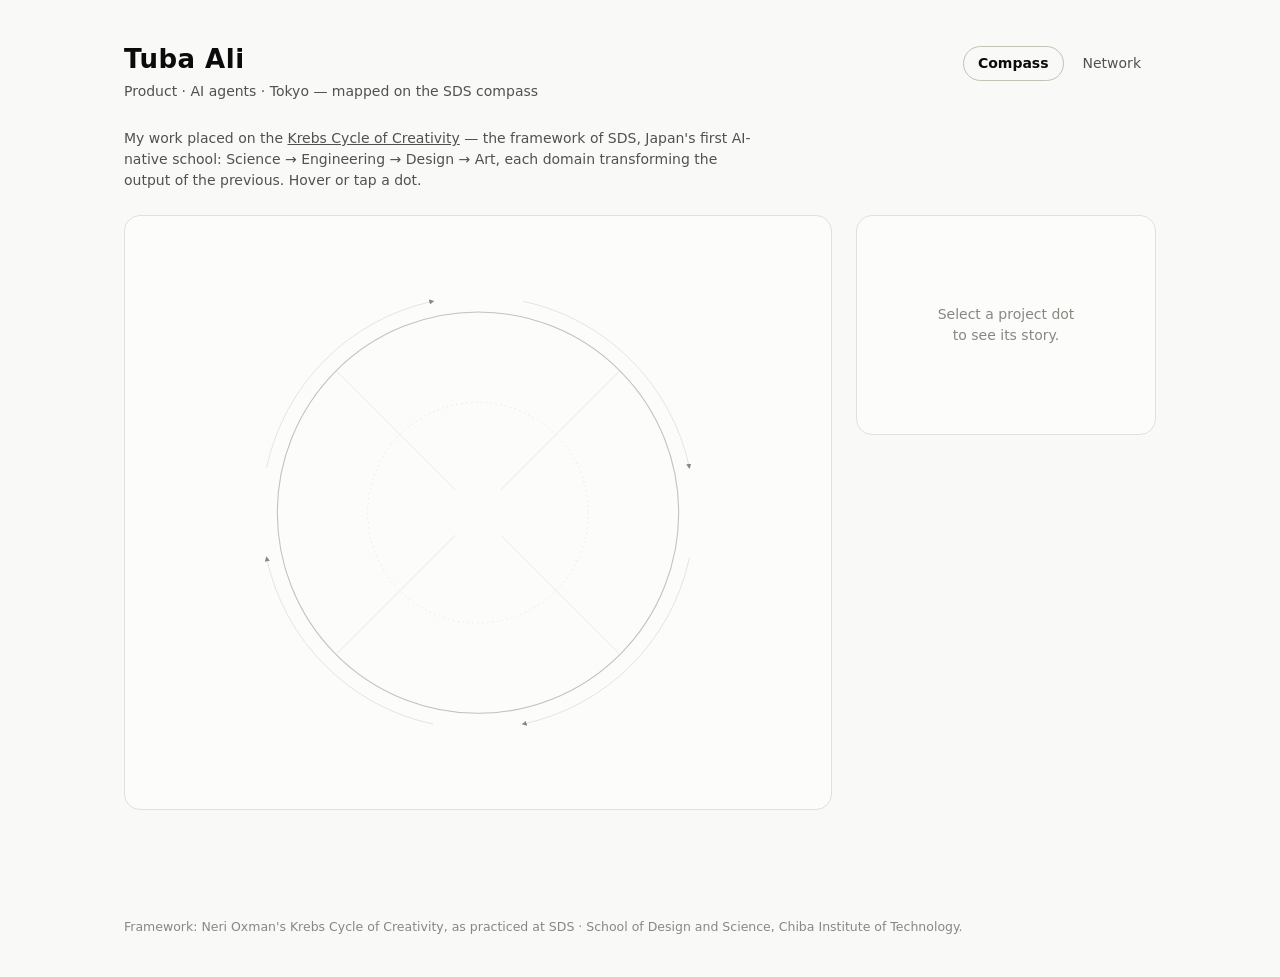
==== index.html @ 078c3704 "Portfolio: SDS compass landing + people/orgs network graph Co-Authored-By: Claude Fable 5 <noreply@a" ====
<!DOCTYPE html>
<html lang="en">
<head>
<meta charset="utf-8">
<meta name="viewport" content="width=device-width, initial-scale=1">
<title>Tuba Ali — Compass</title>
<link rel="stylesheet" href="style.css">
</head>
<body>

<header>
  <div class="brand">
    <h1>Tuba Ali</h1>
    <p>Product · AI agents · Tokyo — mapped on the SDS compass</p>
  </div>
  <nav>
    <a href="index.html" class="active">Compass</a>
    <a href="network.html">Network</a>
  </nav>
</header>

<main>
  <p class="section-note">
    My work placed on the <a href="https://sds.chibatech.dev/research/" target="_blank" rel="noopener">Krebs Cycle of Creativity</a> —
    the framework of SDS, Japan's first AI-native school: Science → Engineering → Design → Art,
    each domain transforming the output of the previous. Hover or tap a dot.
  </p>

  <div class="compass-wrap">
    <div class="compass-card">
      <svg id="compass" viewBox="0 0 980 820" role="img" aria-label="Compass of projects across Science, Engineering, Design, and Art"></svg>
    </div>
    <aside class="panel empty" id="detail">
      <span>Select a project dot<br>to see its story.</span>
    </aside>
  </div>

  <div class="quad-lists" id="quadLists"></div>
</main>

<footer>Framework: Neri Oxman's Krebs Cycle of Creativity, as practiced at SDS · School of Design and Science, Chiba Institute of Technology.</footer>

<div id="tip"></div>
<script src="data.js"></script>
<script src="compass.js"></script>
</body>
</html>
---- style.css ----
/* ============ TUBA PORTFOLIO — SHARED STYLES ============ */
:root {
  --page:        #f9f9f7;
  --surface:     #fcfcfb;
  --ink:         #0b0b0b;
  --ink-2:       #52514e;
  --muted:       #898781;
  --hairline:    #e1e0d9;
  --baseline:    #c3c2b7;
  --ring:        rgba(11,11,11,0.10);
  --q-science:     #2a78d6;
  --q-engineering: #1baf7a;
  --q-design:      #eda100;
  --q-art:         #008300;
}
@media (prefers-color-scheme: dark) {
  :root {
    --page:      #0d0d0d;
    --surface:   #1a1a19;
    --ink:       #ffffff;
    --ink-2:     #c3c2b7;
    --muted:     #898781;
    --hairline:  #2c2c2a;
    --baseline:  #383835;
    --ring:      rgba(255,255,255,0.10);
    --q-science:     #3987e5;
    --q-engineering: #199e70;
    --q-design:      #c98500;
    --q-art:         #008300;
  }
}

* { margin: 0; padding: 0; box-sizing: border-box; }
body {
  background: var(--page);
  color: var(--ink);
  font-family: system-ui, -apple-system, "Segoe UI", sans-serif;
  line-height: 1.5;
}
a { color: inherit; }

/* ---- header / nav ---- */
header {
  max-width: 1080px; margin: 0 auto; padding: 40px 24px 8px;
  display: flex; align-items: baseline; justify-content: space-between; gap: 16px;
  flex-wrap: wrap;
}
.brand h1 { font-size: 26px; letter-spacing: 0.5px; font-weight: 700; }
.brand p  { color: var(--ink-2); font-size: 14px; margin-top: 2px; }
nav { display: flex; gap: 4px; }
nav a {
  text-decoration: none; font-size: 14px; color: var(--ink-2);
  padding: 6px 14px; border-radius: 999px; border: 1px solid transparent;
}
nav a:hover { border-color: var(--hairline); }
nav a.active { color: var(--ink); border-color: var(--baseline); font-weight: 600; }

main { max-width: 1080px; margin: 0 auto; padding: 12px 24px 80px; }
.section-note { color: var(--ink-2); font-size: 14px; max-width: 640px; margin: 6px 0 24px; }
.section-note a { color: var(--ink-2); }

/* ---- compass ---- */
.compass-wrap { display: grid; grid-template-columns: minmax(0, 1fr) 300px; gap: 24px; align-items: start; }
@media (max-width: 880px) { .compass-wrap { grid-template-columns: 1fr; } }

.compass-card, .panel {
  background: var(--surface);
  border: 1px solid var(--hairline);
  border-radius: 16px;
}
.compass-card { padding: 8px; }
.compass-card svg { display: block; width: 100%; height: auto; }

.panel { padding: 20px; position: sticky; top: 20px; min-height: 220px; }
.panel .eyebrow { font-size: 11px; letter-spacing: 1.4px; text-transform: uppercase; color: var(--muted); }
.panel h3 { font-size: 17px; margin: 6px 0 2px; }
.panel .meta { font-size: 13px; color: var(--ink-2); margin-bottom: 10px; }
.panel .blurb { font-size: 14px; color: var(--ink-2); }
.panel .blurb a { color: var(--ink); }
.panel.empty { display: flex; align-items: center; justify-content: center; color: var(--muted); font-size: 14px; text-align: center; }

/* svg text + marks */
.q-label { font-size: 19px; font-weight: 700; letter-spacing: 2.5px; fill: var(--ink); }
.q-output { font-size: 12px; fill: var(--muted); letter-spacing: 0.4px; }
.flow-label { font-size: 10.5px; fill: var(--muted); letter-spacing: 1px; }
.center-name { font-size: 14px; font-weight: 700; fill: var(--ink); }
.center-sub { font-size: 10.5px; fill: var(--muted); }
.dot { stroke: var(--surface); stroke-width: 2; cursor: pointer; transition: r 0.12s ease; }
.dot.dim { opacity: 0.25; }
.dot-hit { fill: transparent; cursor: pointer; }

/* quadrant lists under compass */
.quad-lists { display: grid; grid-template-columns: repeat(4, 1fr); gap: 16px; margin-top: 28px; }
@media (max-width: 880px) { .quad-lists { grid-template-columns: repeat(2, 1fr); } }
@media (max-width: 520px) { .quad-lists { grid-template-columns: 1fr; } }
.quad-col h4 {
  font-size: 12px; letter-spacing: 1.6px; text-transform: uppercase;
  padding-bottom: 6px; border-bottom: 2px solid var(--qc, var(--baseline));
  display: flex; align-items: center; gap: 8px;
}
.quad-col h4 .swatch { width: 10px; height: 10px; border-radius: 50%; background: var(--qc); box-shadow: 0 0 0 1px var(--ring); }
.quad-col ul { list-style: none; margin-top: 8px; }
.quad-col li {
  font-size: 13.5px; color: var(--ink-2); padding: 6px 8px; border-radius: 8px; cursor: pointer;
}
.quad-col li:hover, .quad-col li.hot { background: var(--page); color: var(--ink); }

/* ---- network ---- */
.controls { display: flex; align-items: center; gap: 12px; flex-wrap: wrap; margin-bottom: 16px; }
.toggle { display: inline-flex; border: 1px solid var(--baseline); border-radius: 999px; overflow: hidden; }
.toggle button {
  appearance: none; border: 0; background: transparent; color: var(--ink-2);
  font: inherit; font-size: 14px; padding: 8px 18px; cursor: pointer;
}
.toggle button.active { background: var(--ink); color: var(--page); font-weight: 600; }
.legend { display: flex; gap: 14px; flex-wrap: wrap; margin-left: auto; }
.legend span { display: inline-flex; align-items: center; gap: 6px; font-size: 12.5px; color: var(--ink-2); }
.legend i { width: 10px; height: 10px; border-radius: 50%; display: inline-block; box-shadow: 0 0 0 1px var(--ring); }

.graph-card { background: var(--surface); border: 1px solid var(--hairline); border-radius: 16px; overflow: hidden; }
.graph-card svg { display: block; width: 100%; height: 640px; touch-action: none; }
.edge { stroke: var(--hairline); stroke-width: 1.2; }
.node circle { stroke: var(--surface); stroke-width: 2; cursor: grab; }
.node.center circle { fill: var(--ink); }
.node text { font-size: 12px; fill: var(--ink); pointer-events: none; }
.node .sub { font-size: 10px; fill: var(--muted); }
.node.center text { font-weight: 700; font-size: 13px; }

/* shared tooltip */
#tip {
  position: fixed; z-index: 10; max-width: 280px; pointer-events: none;
  background: var(--surface); color: var(--ink);
  border: 1px solid var(--baseline); border-radius: 10px;
  padding: 10px 12px; font-size: 12.5px; box-shadow: 0 6px 24px rgba(0,0,0,0.12);
  opacity: 0; transition: opacity 0.1s ease;
}
#tip strong { display: block; font-size: 13px; }
#tip .t-meta { color: var(--ink-2); }

footer { max-width: 1080px; margin: 0 auto; padding: 0 24px 40px; color: var(--muted); font-size: 12.5px; }
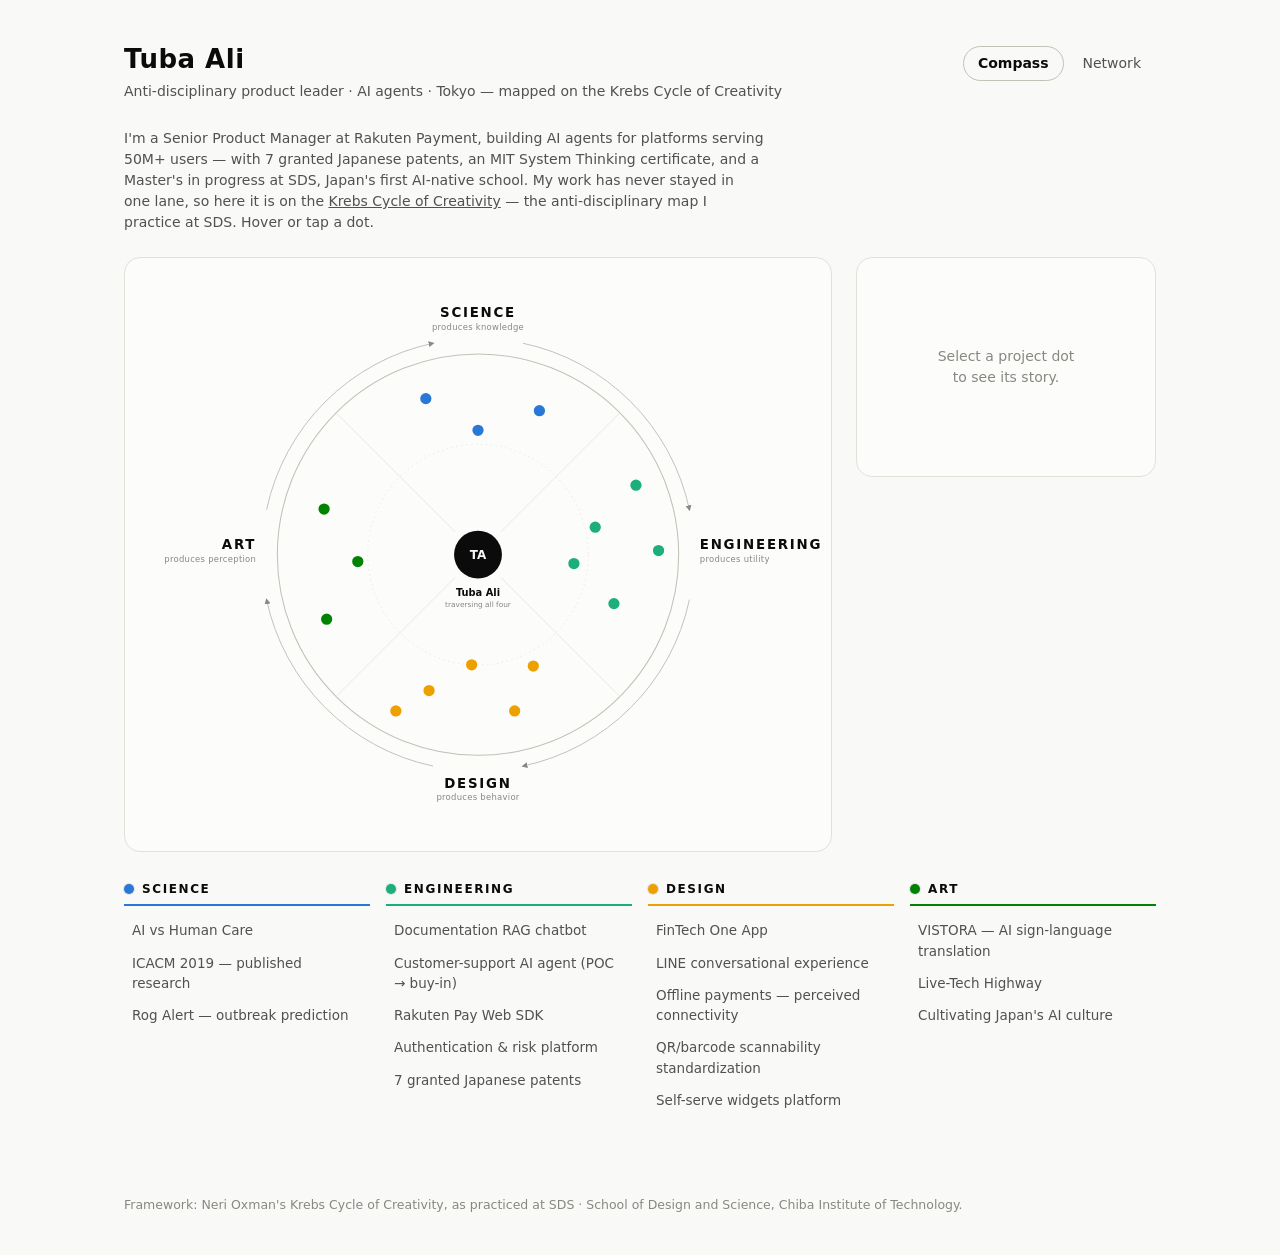
==== commit 2b3e95ce: "Network: click-to-expand people under orgs; anti-disciplinary intro; visible cycle arrows Co-Authore" ====
--- a/index.html
+++ b/index.html
@@ -11,7 +11,7 @@
 <header>
   <div class="brand">
     <h1>Tuba Ali</h1>
-    <p>Product · AI agents · Tokyo — mapped on the SDS compass</p>
+    <p>Anti-disciplinary product leader · AI agents · Tokyo — mapped on the Krebs Cycle of Creativity</p>
   </div>
   <nav>
     <a href="index.html" class="active">Compass</a>
@@ -21,9 +21,11 @@
 
 <main>
   <p class="section-note">
-    My work placed on the <a href="https://sds.chibatech.dev/research/" target="_blank" rel="noopener">Krebs Cycle of Creativity</a> —
-    the framework of SDS, Japan's first AI-native school: Science → Engineering → Design → Art,
-    each domain transforming the output of the previous. Hover or tap a dot.
+    I'm a Senior Product Manager at Rakuten Payment, building AI agents for platforms serving 50M+ users —
+    with 7 granted Japanese patents, an MIT System Thinking certificate, and a Master's in progress at SDS,
+    Japan's first AI-native school. My work has never stayed in one lane, so here it is on the
+    <a href="https://sds.chibatech.dev/research/" target="_blank" rel="noopener">Krebs Cycle of Creativity</a> —
+    the anti-disciplinary map I practice at SDS. Hover or tap a dot.
   </p>
 
   <div class="compass-wrap">
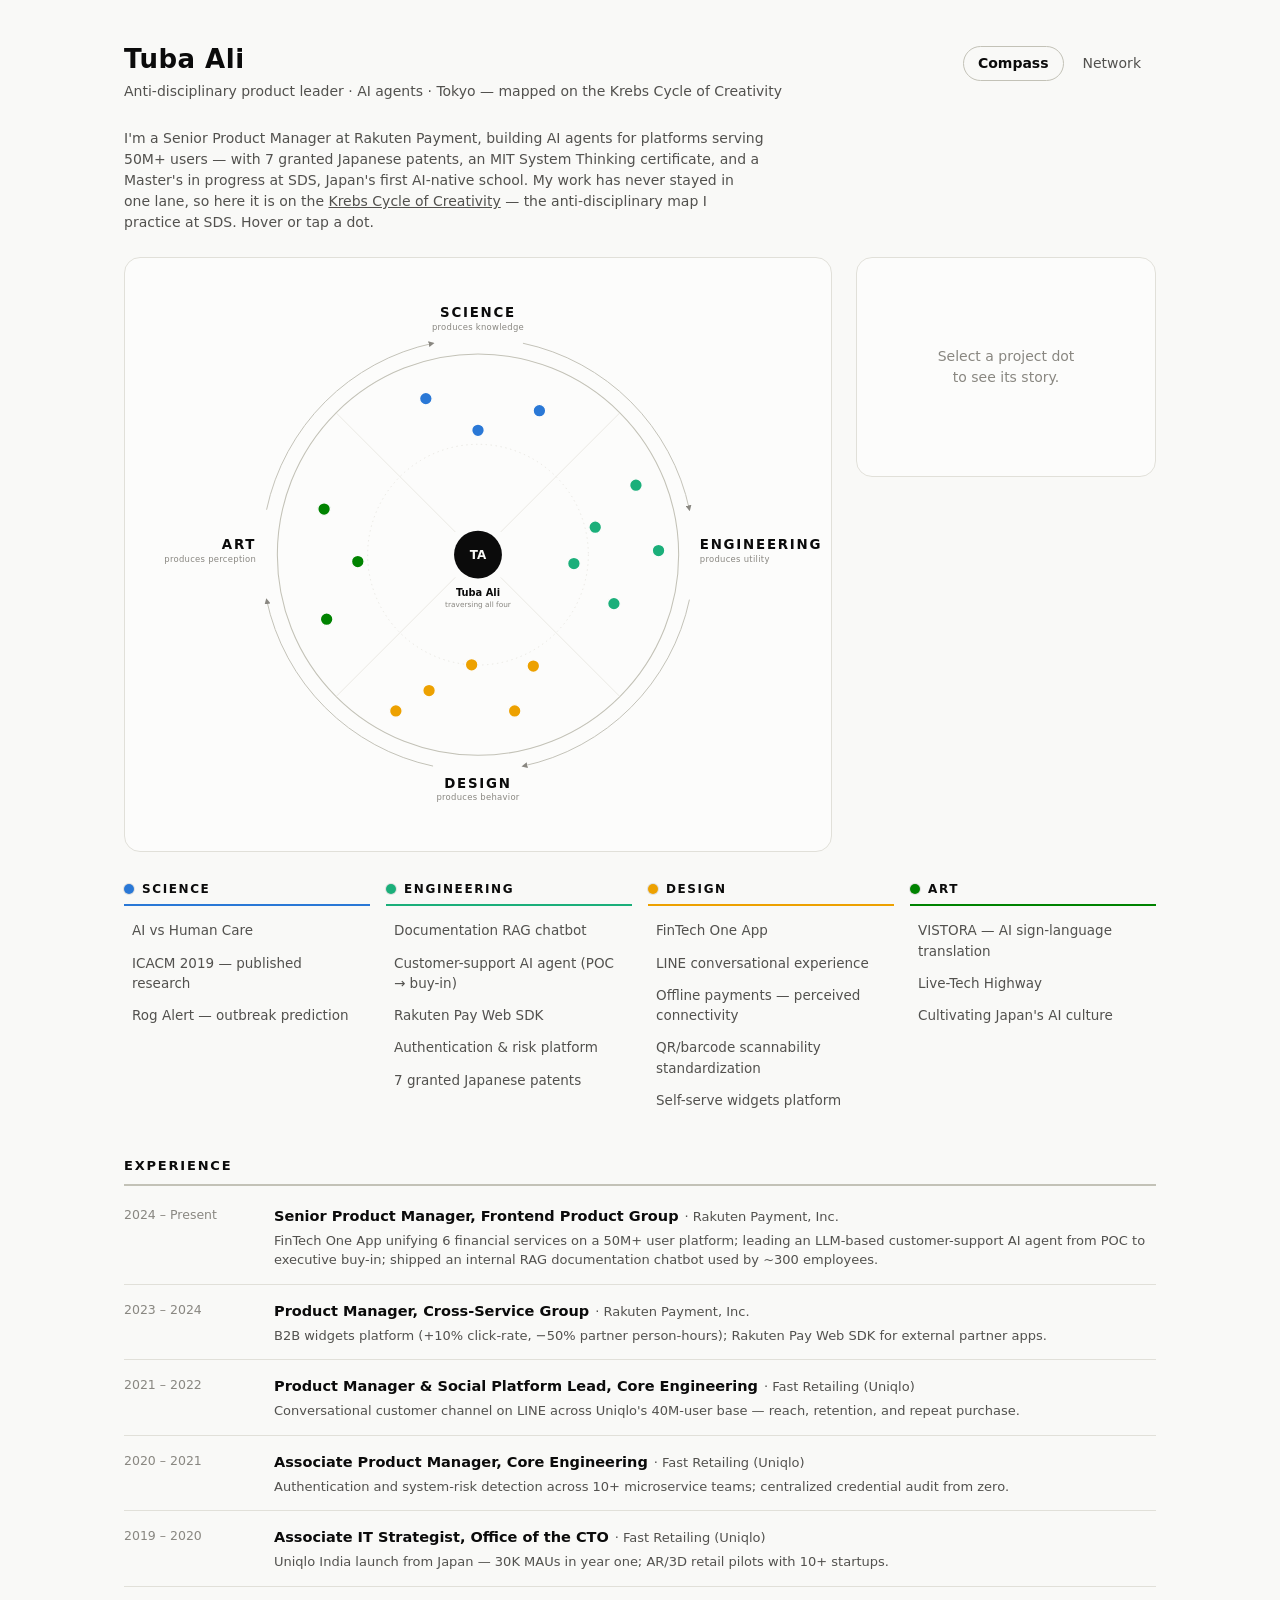
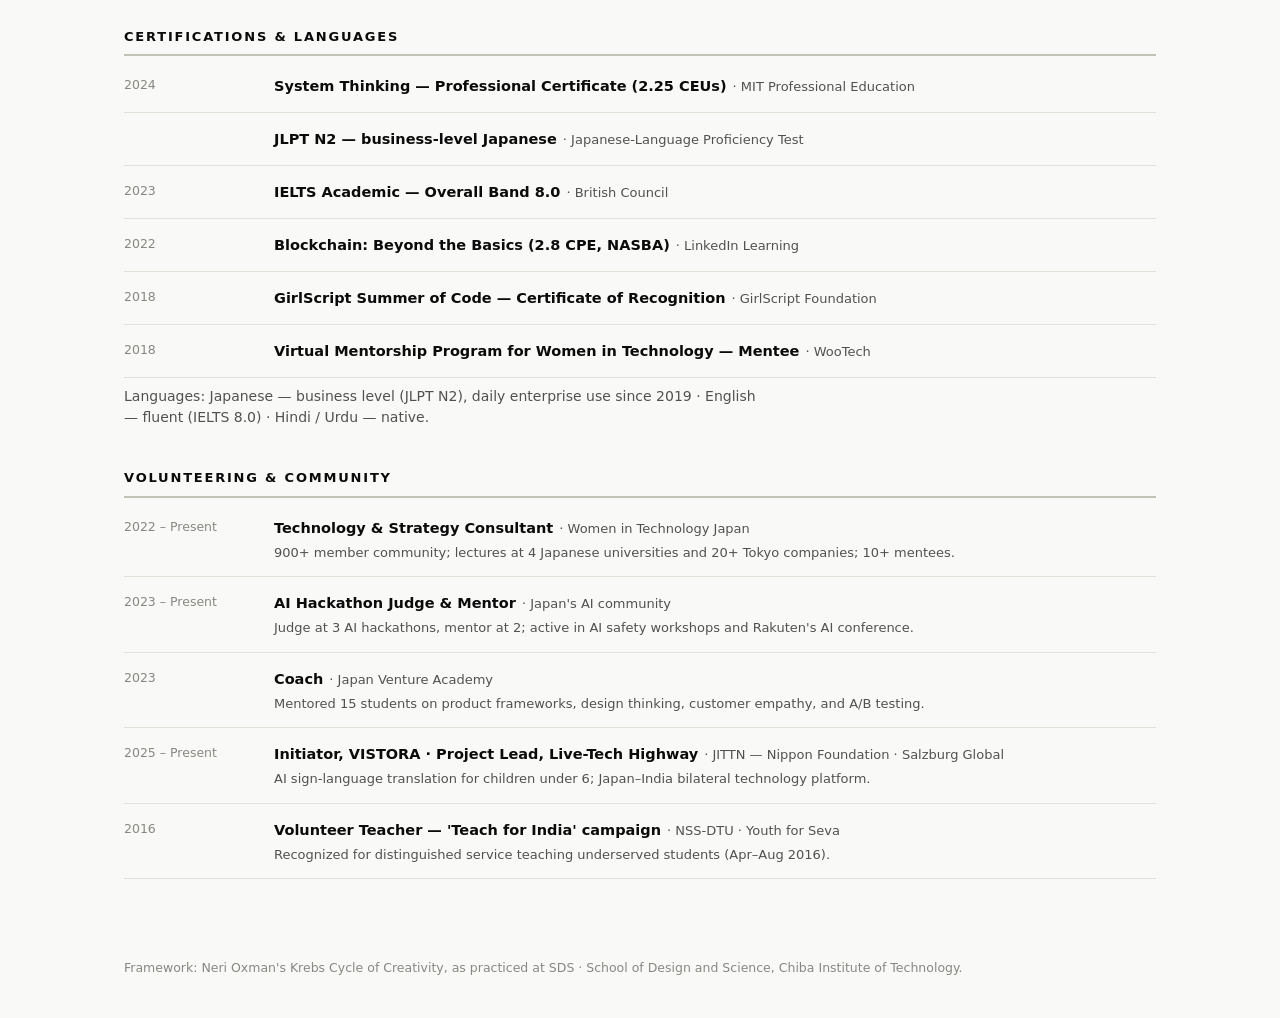
==== commit 0a683516: "Profile sections: experience, certifications & languages, volunteering; remove temporary JITTN delet" ====
--- a/index.html
+++ b/index.html
@@ -38,6 +38,16 @@
   </div>
 
   <div class="quad-lists" id="quadLists"></div>
+
+  <h2 class="page-h2">Experience</h2>
+  <div class="rows" id="experienceRows"></div>
+
+  <h2 class="page-h2">Certifications &amp; Languages</h2>
+  <div class="rows" id="certRows"></div>
+  <p class="section-note" style="margin-top:8px">Languages: Japanese — business level (JLPT N2), daily enterprise use since 2019 · English — fluent (IELTS 8.0) · Hindi / Urdu — native.</p>
+
+  <h2 class="page-h2">Volunteering &amp; Community</h2>
+  <div class="rows" id="volunteerRows"></div>
 </main>
 
 <footer>Framework: Neri Oxman's Krebs Cycle of Creativity, as practiced at SDS · School of Design and Science, Chiba Institute of Technology.</footer>
--- a/style.css
+++ b/style.css
@@ -138,3 +138,25 @@
 #tip .t-meta { color: var(--ink-2); }
 
 footer { max-width: 1080px; margin: 0 auto; padding: 0 24px 40px; color: var(--muted); font-size: 12.5px; }
+
+/* ---- profile rows (experience / certs / volunteering) ---- */
+.page-h2 {
+  font-size: 13px; font-weight: 700; color: var(--ink);
+  text-transform: uppercase; letter-spacing: 1.8px;
+  margin: 40px 0 4px; padding-bottom: 8px;
+  border-bottom: 2px solid var(--baseline);
+}
+.rows { }
+.row-item {
+  display: flex; gap: 20px; padding: 14px 0;
+  border-bottom: 1px solid var(--hairline);
+}
+.row-item .when { flex: none; width: 130px; color: var(--muted); font-size: 12.5px; padding-top: 2px; }
+.row-item .what { min-width: 0; }
+.row-item .what strong { font-size: 14.5px; }
+.row-item .what .org { color: var(--ink-2); font-size: 13px; margin-left: 6px; }
+.row-item .note { color: var(--ink-2); font-size: 13px; margin-top: 3px; }
+@media (max-width: 560px) {
+  .row-item { flex-direction: column; gap: 2px; }
+  .row-item .when { width: auto; }
+}
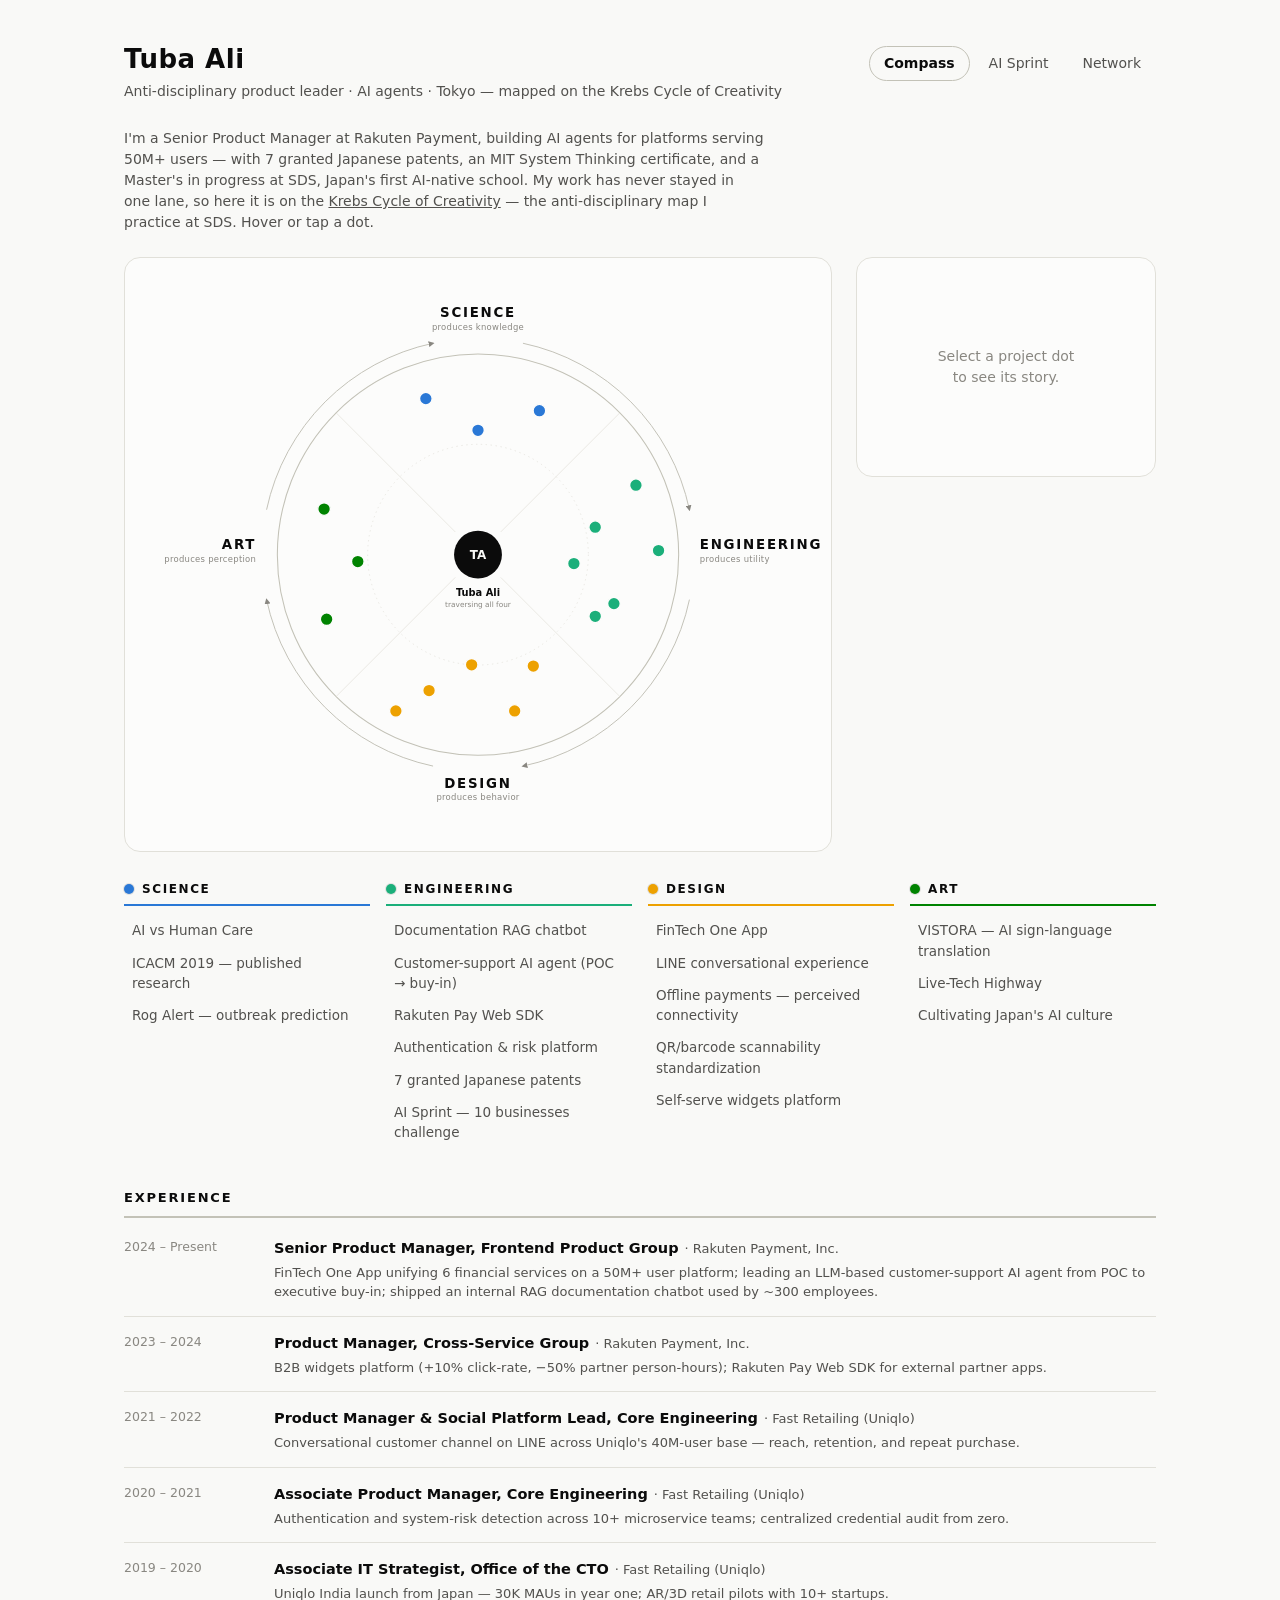
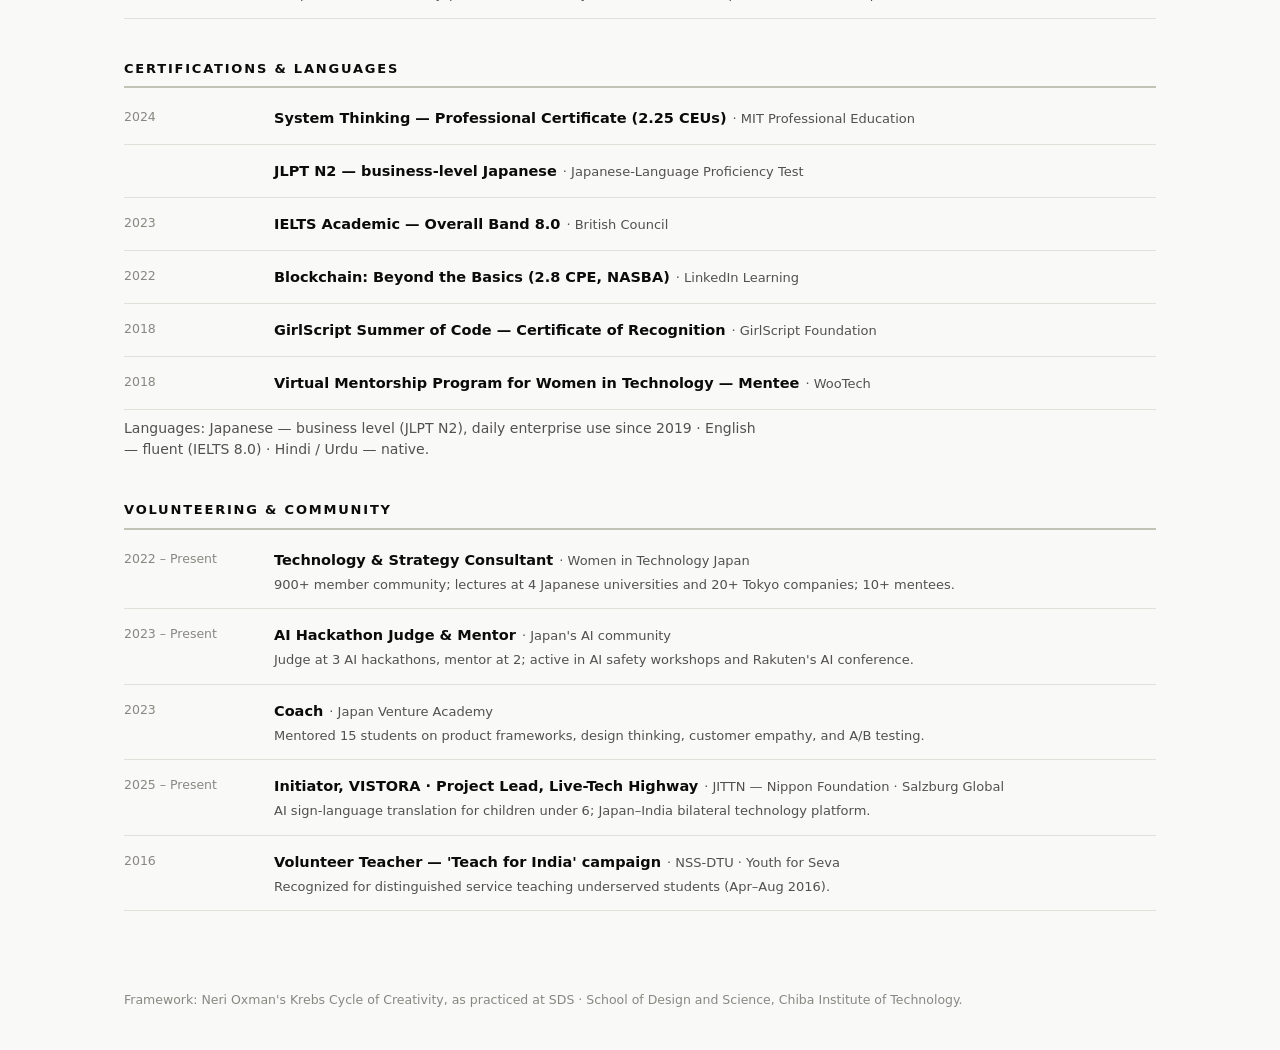
==== commit 1a774ab5: "Add AI Sprint page: 10-business challenge with interactive izakaya case study - New sprint.html/spri" ====
--- a/index.html
+++ b/index.html
@@ -15,6 +15,7 @@
   </div>
   <nav>
     <a href="index.html" class="active">Compass</a>
+    <a href="sprint.html">AI Sprint</a>
     <a href="network.html">Network</a>
   </nav>
 </header>
--- a/style.css
+++ b/style.css
@@ -160,3 +160,201 @@
   .row-item { flex-direction: column; gap: 2px; }
   .row-item .when { width: auto; }
 }
+
+/* ============ AI SPRINT PAGE ============ */
+:root {
+  --lantern: #e8603c;
+  --lantern-glow: #ffb340;
+  --sold: #d43a2f;
+  --wash: rgba(11,11,11,0.04);
+}
+@media (prefers-color-scheme: dark) {
+  :root {
+    --lantern: #f0876b;
+    --lantern-glow: #f2b24e;
+    --sold: #e66751;
+    --wash: rgba(255,255,255,0.05);
+  }
+}
+
+/* ---- lantern progress ---- */
+.lantern-card {
+  background: var(--surface); border: 1px solid var(--hairline); border-radius: 16px;
+  padding: 22px 24px 14px; margin-bottom: 8px;
+}
+.lantern-head { display: flex; align-items: baseline; gap: 14px; flex-wrap: wrap; margin-bottom: 14px; }
+.lantern-count { font-size: 16px; font-weight: 700; }
+.lantern-sub { font-size: 12.5px; color: var(--muted); }
+.lanterns { display: flex; gap: 6px; flex-wrap: wrap; }
+.lantern {
+  appearance: none; background: none; border: none; padding: 4px; cursor: pointer;
+  border-radius: 10px; width: 52px;
+}
+.lantern svg { width: 44px; height: 64px; display: block; }
+.lantern .ln-body { fill: var(--wash); stroke: var(--baseline); stroke-width: 1.5; }
+.lantern .ln-cap { fill: var(--baseline); }
+.lantern .ln-ridge { stroke: var(--baseline); stroke-width: 1; opacity: 0.7; }
+.lantern .ln-txt { font-size: 15px; font-weight: 700; fill: var(--muted); }
+.lantern.lit .ln-body { fill: var(--lantern); stroke: var(--lantern); filter: drop-shadow(0 0 7px var(--lantern-glow)); }
+.lantern.lit .ln-cap { fill: var(--ink); }
+.lantern.lit .ln-ridge { stroke: rgba(255,255,255,0.55); }
+.lantern.lit .ln-txt { fill: #fff; }
+.lantern:hover { background: var(--page); }
+.lantern.sel { background: var(--page); outline: 1px solid var(--baseline); }
+.lantern-msg { font-size: 13.5px; color: var(--ink-2); margin-top: 12px; min-height: 1.5em; }
+.lantern-msg a { color: var(--ink); }
+
+/* ---- goal flip cards ---- */
+.goals { display: grid; grid-template-columns: repeat(3, 1fr); gap: 16px; margin-top: 16px; perspective: 1200px; }
+@media (max-width: 720px) { .goals { grid-template-columns: 1fr; } }
+.goal-card {
+  appearance: none; background: none; border: none; padding: 0; cursor: pointer;
+  min-height: 190px; text-align: left; font: inherit; color: inherit;
+}
+.goal-inner {
+  position: relative; display: block; width: 100%; height: 100%; min-height: 190px;
+  transform-style: preserve-3d; transition: transform 0.55s cubic-bezier(.4,1.4,.6,1);
+}
+.goal-card.flipped .goal-inner { transform: rotateY(180deg); }
+.goal-face {
+  position: absolute; inset: 0; backface-visibility: hidden; -webkit-backface-visibility: hidden;
+  background: var(--surface); border: 1px solid var(--hairline); border-radius: 16px;
+  padding: 20px; display: flex; flex-direction: column; gap: 8px;
+}
+.goal-front { justify-content: center; align-items: flex-start; font-size: 17px; font-weight: 700; }
+.goal-icon { font-size: 26px; color: var(--q-engineering); }
+.goal-hint { font-size: 11px; font-weight: 400; letter-spacing: 1.2px; text-transform: uppercase; color: var(--muted); }
+.goal-back {
+  transform: rotateY(180deg); font-size: 13.5px; color: var(--ink-2); line-height: 1.55;
+  justify-content: center; border-color: var(--baseline);
+}
+
+/* ---- process loop ---- */
+.loop-card {
+  background: var(--surface); border: 1px solid var(--hairline); border-radius: 16px;
+  padding: 14px 10px 4px; overflow-x: auto;
+}
+.loop-card svg { display: block; min-width: 620px; width: 100%; height: auto; }
+
+/* ---- case 01 story ---- */
+.case-story { display: grid; grid-template-columns: 1fr 1fr; gap: 16px; margin: 16px 0 24px; }
+@media (max-width: 720px) { .case-story { grid-template-columns: 1fr; } }
+.story-block {
+  background: var(--surface); border: 1px solid var(--hairline); border-radius: 14px; padding: 16px 18px;
+}
+.story-block p { font-size: 13.5px; color: var(--ink-2); margin-top: 6px; }
+.story-k { font-size: 11px; letter-spacing: 1.4px; text-transform: uppercase; color: var(--muted); font-weight: 700; }
+.story-block.insight { border-color: var(--q-design); }
+.story-block.insight .story-k { color: var(--q-design); }
+
+/* ---- izakaya game ---- */
+.izakaya {
+  background: var(--surface); border: 1px solid var(--hairline); border-radius: 16px;
+  padding: 22px; margin-top: 8px;
+}
+.iz-header { display: flex; gap: 14px; align-items: center; margin-bottom: 18px; }
+.iz-header strong { font-size: 15.5px; display: block; }
+.iz-sub { font-size: 13px; color: var(--ink-2); }
+.noren {
+  flex: none; width: 44px; height: 44px; border-radius: 10px;
+  background: var(--lantern); color: #fff; font-size: 22px; font-weight: 700;
+  display: flex; align-items: center; justify-content: center;
+}
+.iz-board { display: grid; grid-template-columns: 1fr 1fr 220px; gap: 16px; align-items: start; }
+@media (max-width: 880px) { .iz-board { grid-template-columns: 1fr 1fr; } .tray { grid-column: 1 / -1; } }
+@media (max-width: 560px) { .iz-board { grid-template-columns: 1fr; } }
+
+.menu-col {
+  border: 1px solid var(--baseline); border-radius: 12px; padding: 14px 14px 10px;
+  background: var(--page); position: relative;
+}
+.static-col {
+  background:
+    linear-gradient(115deg, transparent 0 38%, rgba(255,255,255,0.35) 42%, transparent 48%),
+    var(--page);
+}
+@media (prefers-color-scheme: dark) {
+  .static-col {
+    background:
+      linear-gradient(115deg, transparent 0 38%, rgba(255,255,255,0.06) 42%, transparent 48%),
+      var(--page);
+  }
+}
+.menu-col h5 {
+  font-size: 12px; letter-spacing: 1px; color: var(--ink-2);
+  display: flex; align-items: center; gap: 8px; margin-bottom: 10px; font-weight: 600;
+}
+.tag {
+  font-size: 10px; font-weight: 700; letter-spacing: 1.2px;
+  padding: 2px 8px; border-radius: 999px;
+}
+.tag-static { background: var(--wash); color: var(--muted); border: 1px solid var(--baseline); }
+.tag-dyn { background: var(--lantern); color: #fff; }
+.menu-col ul { list-style: none; }
+.menu-item {
+  display: flex; align-items: baseline; gap: 8px;
+  padding: 9px 6px; border-bottom: 1px dashed var(--hairline);
+  position: relative; font-size: 15px;
+}
+.menu-item:last-child { border-bottom: none; }
+.mi-jp { font-weight: 700; letter-spacing: 0.5px; }
+.mi-en { font-size: 11.5px; color: var(--muted); }
+.mi-price { margin-left: auto; font-size: 13px; color: var(--ink-2); font-variant-numeric: tabular-nums; }
+.dyn-item { touch-action: none; }
+.menu-note { font-size: 11.5px; color: var(--muted); margin-top: 10px; }
+
+/* stickers */
+.tray h5 { font-size: 12px; letter-spacing: 1px; color: var(--ink-2); margin-bottom: 10px; font-weight: 600; }
+.tray-stickers { display: flex; flex-wrap: wrap; gap: 10px; margin-bottom: 14px; }
+.sticker {
+  display: inline-flex; flex-direction: column; align-items: center; justify-content: center;
+  width: 92px; height: 52px; border-radius: 10px; cursor: grab;
+  user-select: none; -webkit-user-select: none; touch-action: none;
+  box-shadow: 0 2px 6px rgba(0,0,0,0.18);
+  border: 2px dashed rgba(255,255,255,0.6);
+}
+.sticker b { font-size: 14px; line-height: 1.2; }
+.sticker i { font-style: normal; font-size: 9.5px; letter-spacing: 1px; text-transform: uppercase; opacity: 0.85; }
+.st-sold { background: var(--sold); color: #fff; }
+.st-notoday { background: var(--ink); color: var(--page); }
+.st-photo { background: var(--q-science); color: #fff; }
+.st-photo b { font-size: 20px; }
+.sticker.dragging {
+  position: fixed; z-index: 99; pointer-events: none;
+  transform: translate(-50%, -50%) rotate(-3deg) scale(1.05);
+}
+.sticker.applied {
+  appearance: none; font: inherit; position: absolute; right: 8px; top: 50%;
+  transform: translateY(-50%) rotate(var(--rot, 0deg));
+  width: 84px; height: 40px; cursor: pointer; z-index: 2;
+}
+.sticker.applied:hover { filter: brightness(1.1); }
+.dyn-item:has(.sticker.applied) .mi-jp,
+.dyn-item:has(.sticker.applied) .mi-en,
+.dyn-item:has(.sticker.applied) .mi-price { opacity: 0.35; }
+
+.day-btn {
+  width: 100%; font: inherit; font-size: 13.5px; font-weight: 600;
+  background: var(--ink); color: var(--page); border: none; border-radius: 10px;
+  padding: 10px 12px; cursor: pointer; margin-bottom: 8px;
+}
+.day-btn:hover { opacity: 0.88; }
+.day-btn.ghost-btn { background: transparent; color: var(--ink-2); border: 1px solid var(--baseline); }
+.old-world { margin-top: 4px; }
+.old-world p { font-size: 12.5px; color: var(--ink-2); background: var(--page); border: 1px dashed var(--baseline); border-radius: 10px; padding: 10px 12px; }
+.iz-caption { font-size: 13.5px; color: var(--ink-2); margin-top: 14px; min-height: 1.5em; }
+
+/* ---- other cases grid ---- */
+.case-grid { display: grid; grid-template-columns: repeat(3, 1fr); gap: 14px; margin-top: 16px; }
+@media (max-width: 720px) { .case-grid { grid-template-columns: repeat(2, 1fr); } }
+@media (max-width: 460px) { .case-grid { grid-template-columns: 1fr; } }
+.case-card {
+  background: var(--surface); border: 1px solid var(--hairline); border-radius: 14px;
+  padding: 16px 18px; display: flex; flex-direction: column; gap: 2px;
+  font-size: 13px; color: var(--ink-2); text-decoration: none;
+}
+.case-card strong { color: var(--ink); font-size: 14px; }
+.case-card .cc-n { font-size: 12px; font-weight: 700; letter-spacing: 1.5px; color: var(--muted); }
+.case-card.soon { border-style: dashed; }
+.case-card.open:hover { border-color: var(--q-engineering); }
+.case-card.open .cc-n { color: var(--q-engineering); }
